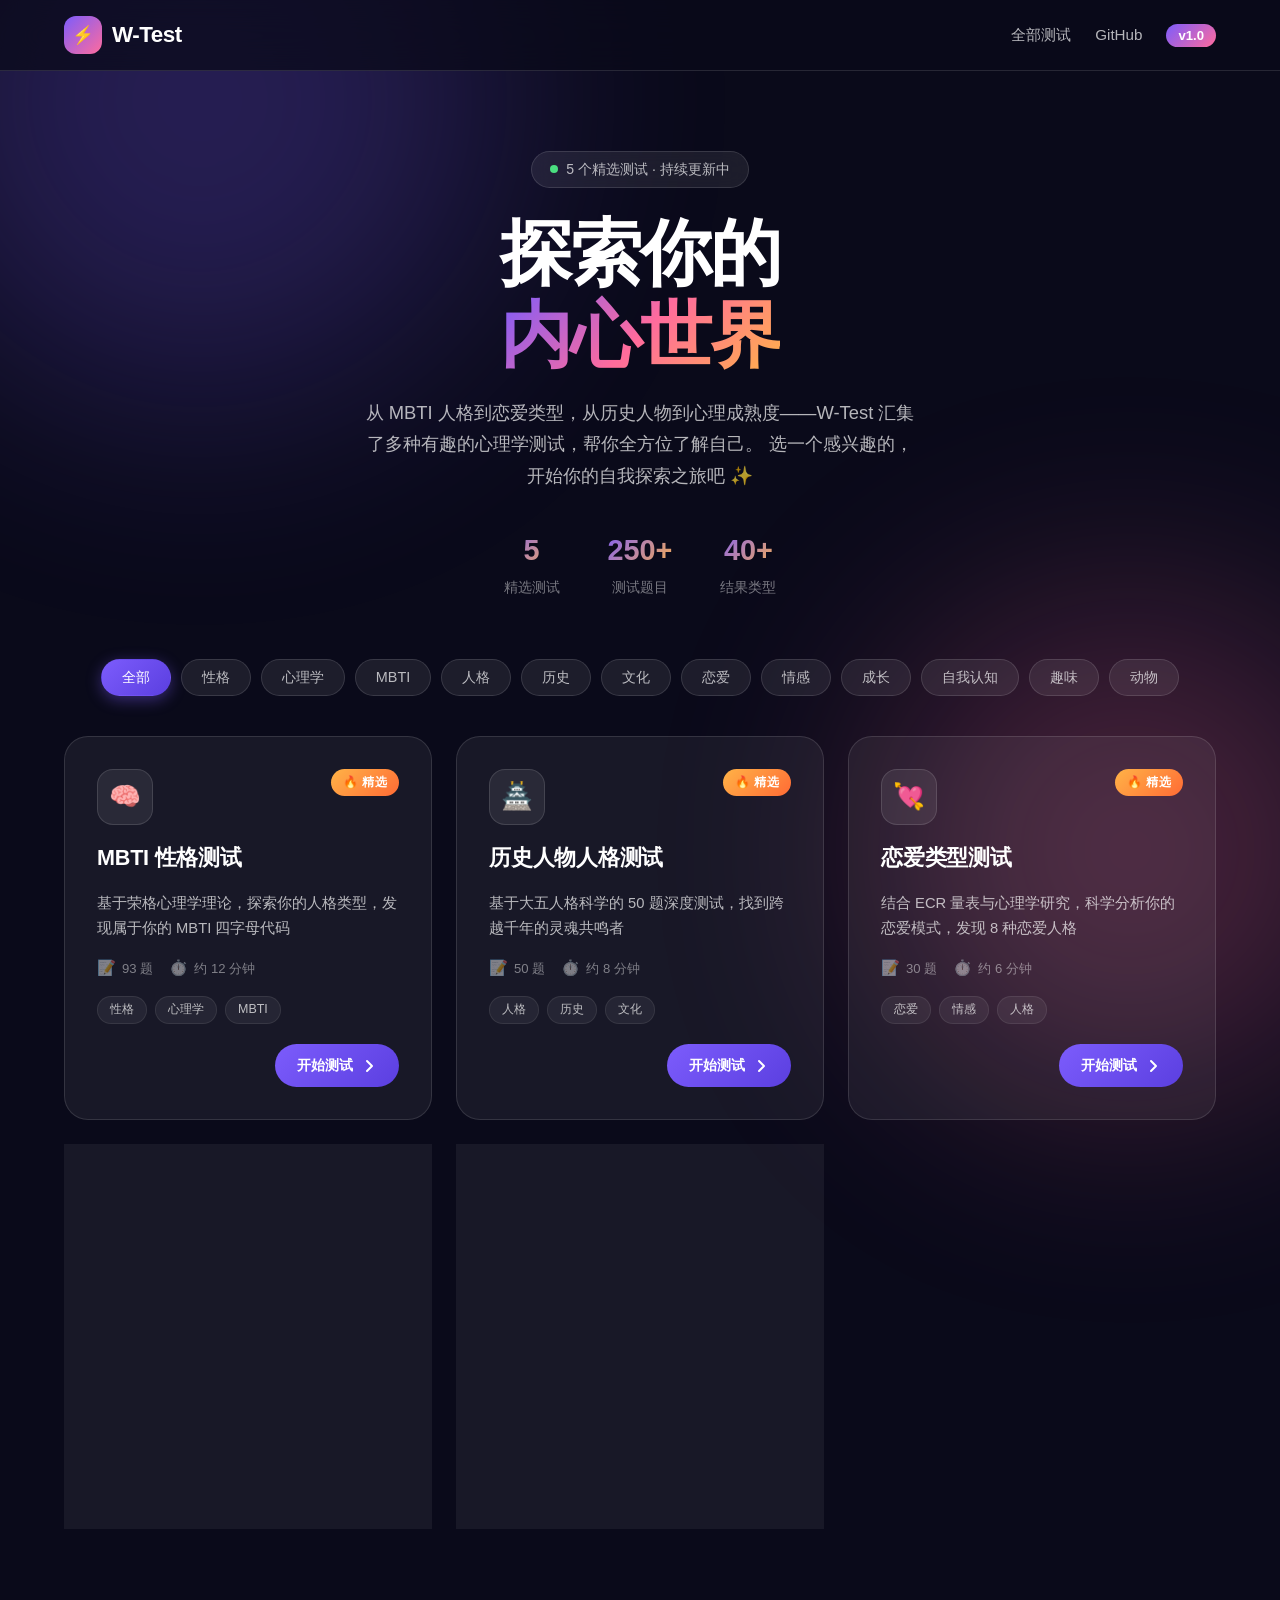
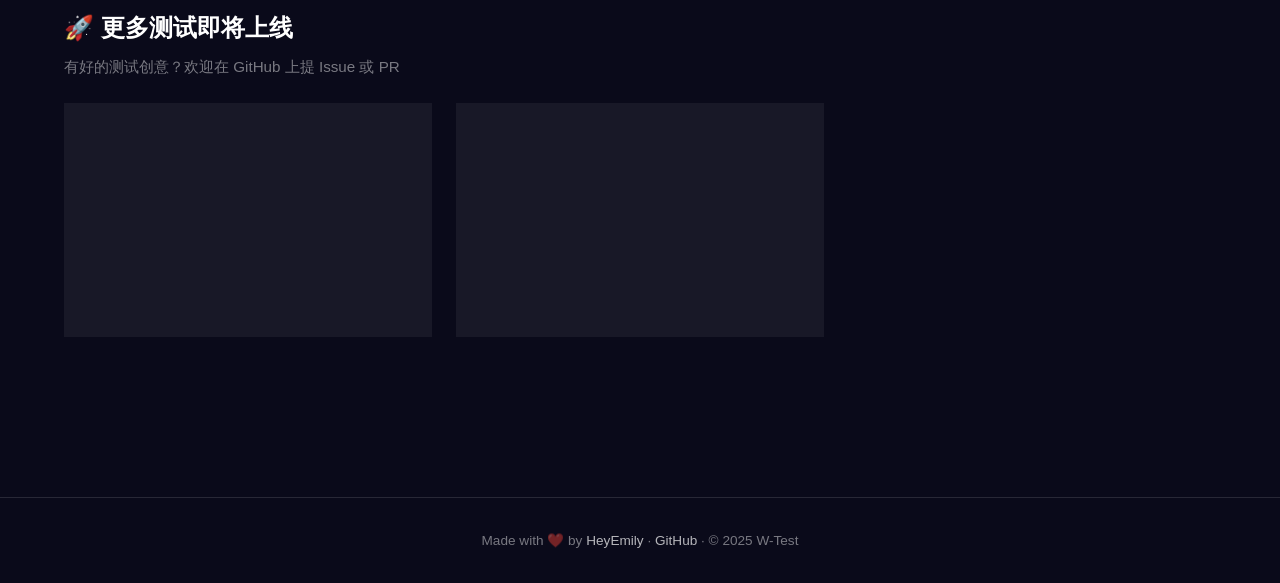
==== index.html @ 0533aad6 "初始化 W-Test 测试集合网站 - 创建统一的主页入口，卡片式导航展示 5 个测试 - 集成 MBTI、历史人物、恋爱类型、心理成熟度、动物人格测试 - 年轻化暗色主题 + 渐变色彩 + 玻璃态卡" ====
<!DOCTYPE html>
<html lang="zh-CN">
<head>
  <meta charset="UTF-8">
  <meta name="viewport" content="width=device-width, initial-scale=1.0">
  <title>W-Test · 探索你的内心世界</title>
  <meta name="description" content="W-Test 是一个集成了 MBTI、历史人物、恋爱类型、心理成熟度、动物人格等多种心理学测试的集合平台，帮助你全方位探索自我。">
  <meta name="keywords" content="心理测试,MBTI,人格测试,恋爱测试,心理成熟度,动物人格,W-Test">
  <meta property="og:title" content="W-Test · 探索你的内心世界">
  <meta property="og:description" content="集成多种心理学测试的集合平台，帮助你全方位探索自我。">
  <meta property="og:type" content="website">
  <link rel="stylesheet" href="css/style.css">
</head>
<body>

  <!-- 星空背景 -->
  <div class="stars-container" id="starsContainer"></div>

  <!-- 渐变光晕 -->
  <div class="bg-aurora"></div>

  <!-- 导航栏 -->
  <nav class="navbar">
    <div class="navbar-inner">
      <a href="/" class="nav-logo" aria-label="W-Test 首页">
        <span class="logo-icon">⚡</span>
        <span>W-Test</span>
      </a>
      <ul class="nav-links">
        <li><a href="#tests">全部测试</a></li>
        <li><a href="https://github.com/HeyEmily-ovo/W-Test" target="_blank" rel="noopener">GitHub</a></li>
        <li><span class="nav-badge">v1.0</span></li>
      </ul>
    </div>
  </nav>

  <!-- 主容器 -->
  <div class="main-container">

    <!-- Hero -->
    <section class="hero">
      <div class="hero-badge">
        <span class="dot"></span>
        5 个精选测试 · 持续更新中
      </div>
      <h1 class="hero-title">
        探索你的<br><span class="gradient-text">内心世界</span>
      </h1>
      <p class="hero-desc">
        从 MBTI 人格到恋爱类型，从历史人物到心理成熟度——W-Test
        汇集了多种有趣的心理学测试，帮你全方位了解自己。
        选一个感兴趣的，开始你的自我探索之旅吧 ✨
      </p>
      <div class="hero-stats">
        <div class="stat-item">
          <div class="stat-value" id="testCount">5</div>
          <div class="stat-label">精选测试</div>
        </div>
        <div class="stat-item">
          <div class="stat-value">250+</div>
          <div class="stat-label">测试题目</div>
        </div>
        <div class="stat-item">
          <div class="stat-value">40+</div>
          <div class="stat-label">结果类型</div>
        </div>
      </div>
    </section>

    <!-- 筛选标签 -->
    <section id="tests">
      <div class="filter-bar" id="filterBar"></div>
    </section>

    <!-- 测试卡片网格 -->
    <section class="test-grid" id="testGrid"></section>

    <!-- 即将推出 -->
    <section class="coming-soon-section">
      <h3 class="section-title">🚀 更多测试即将上线</h3>
      <p class="section-subtitle">有好的测试创意？欢迎在 GitHub 上提 Issue 或 PR</p>
      <div class="test-grid" style="grid-template-columns: repeat(auto-fill, minmax(280px, 1fr));">
        <div class="add-test-card" onclick="window.open('https://github.com/HeyEmily-ovo/W-Test/issues/new', '_blank')" role="button" tabindex="0">
          <div class="add-test-icon">💡</div>
          <div class="add-test-title">推荐新测试</div>
          <div class="add-test-desc">有想做的测试？告诉我们你的想法</div>
        </div>
        <div class="add-test-card" onclick="window.open('https://github.com/HeyEmily-ovo/W-Test', '_blank')" role="button" tabindex="0">
          <div class="add-test-icon">➕</div>
          <div class="add-test-title">提交新测试</div>
          <div class="add-test-desc">开发者？直接提交 PR 添加你的测试</div>
        </div>
      </div>
    </section>

  </div>

  <!-- 页脚 -->
  <footer class="footer">
    <div class="footer-inner">
      <p class="footer-text">
        Made with ❤️ by <a href="https://github.com/HeyEmily-ovo" target="_blank" rel="noopener">HeyEmily</a>
        · <a href="https://github.com/HeyEmily-ovo/W-Test" target="_blank" rel="noopener">GitHub</a>
        · © 2025 W-Test
      </p>
    </div>
  </footer>

  <!-- 脚本 -->
  <script src="js/config.js"></script>
  <script src="js/main.js"></script>
</body>
</html>
---- css/style.css ----
/* ============================================================
   W-Test 测试集合网站 - 主样式表
   设计风格：年轻化 · 渐变色彩 · 玻璃态 · 微交互
   ============================================================ */

/* ---------- CSS 变量 ---------- */
:root {
  --primary: #7C5CFC;
  --primary-dark: #5B3FE0;
  --bg-dark: #0a0a1a;
  --bg-card: rgba(255, 255, 255, 0.06);
  --glass-border: rgba(255, 255, 255, 0.12);
  --glass-bg: rgba(255, 255, 255, 0.08);
  --text-primary: #ffffff;
  --text-secondary: rgba(255, 255, 255, 0.7);
  --text-muted: rgba(255, 255, 255, 0.45);
  --radius-lg: 24px;
  --radius-md: 16px;
  --radius-sm: 10px;
  --shadow-card: 0 8px 32px rgba(0, 0, 0, 0.3);
  --shadow-btn: 0 4px 15px rgba(124, 92, 252, 0.4);
  --transition: 0.3s cubic-bezier(0.4, 0, 0.2, 1);
  --font-mono: 'SF Mono', 'Fira Code', 'Cascadia Code', monospace;
}

/* ---------- 全局重置 ---------- */
*,
*::before,
*::after {
  margin: 0;
  padding: 0;
  box-sizing: border-box;
}

html {
  scroll-behavior: smooth;
  -webkit-font-smoothing: antialiased;
  -moz-osx-font-smoothing: grayscale;
}

body {
  font-family: -apple-system, BlinkMacSystemFont, 'Segoe UI', 'PingFang SC',
    'Microsoft YaHei', 'Helvetica Neue', sans-serif;
  background: var(--bg-dark);
  color: var(--text-primary);
  min-height: 100vh;
  overflow-x: hidden;
  line-height: 1.6;
}

/* ---------- 星空背景 ---------- */
.stars-container {
  position: fixed;
  inset: 0;
  pointer-events: none;
  z-index: 0;
  overflow: hidden;
}

.star {
  position: absolute;
  background: white;
  border-radius: 50%;
  animation: twinkle var(--duration) ease-in-out infinite;
  animation-delay: var(--delay);
  opacity: 0;
}

@keyframes twinkle {
  0%, 100% { opacity: 0.2; transform: scale(1); }
  50% { opacity: 0.8; transform: scale(1.5); }
}

/* ---------- 渐变光晕背景 ---------- */
.bg-aurora {
  position: fixed;
  inset: 0;
  pointer-events: none;
  z-index: 0;
}

.bg-aurora::before,
.bg-aurora::after {
  content: '';
  position: absolute;
  border-radius: 50%;
  filter: blur(120px);
  opacity: 0.25;
  animation: auroraFloat 20s ease-in-out infinite;
}

.bg-aurora::before {
  width: 600px;
  height: 600px;
  background: #7C5CFC;
  top: -200px;
  left: -100px;
}

.bg-aurora::after {
  width: 500px;
  height: 500px;
  background: #FF6B9D;
  bottom: -200px;
  right: -100px;
  animation-delay: -10s;
}

@keyframes auroraFloat {
  0%, 100% { transform: translate(0, 0) scale(1); }
  25% { transform: translate(100px, -50px) scale(1.1); }
  50% { transform: translate(-50px, 80px) scale(0.9); }
  75% { transform: translate(-80px, -30px) scale(1.05); }
}

/* ---------- 主容器 ---------- */
.main-container {
  position: relative;
  z-index: 1;
  max-width: 1200px;
  margin: 0 auto;
  padding: 0 24px;
}

/* ---------- 导航栏 ---------- */
.navbar {
  position: sticky;
  top: 0;
  z-index: 100;
  padding: 16px 0;
  backdrop-filter: blur(20px);
  -webkit-backdrop-filter: blur(20px);
  background: rgba(10, 10, 26, 0.75);
  border-bottom: 1px solid var(--glass-border);
}

.navbar-inner {
  max-width: 1200px;
  margin: 0 auto;
  padding: 0 24px;
  display: flex;
  align-items: center;
  justify-content: space-between;
}

.nav-logo {
  display: flex;
  align-items: center;
  gap: 10px;
  font-size: 1.4rem;
  font-weight: 700;
  letter-spacing: -0.02em;
  color: var(--text-primary);
  text-decoration: none;
}

.nav-logo .logo-icon {
  width: 38px;
  height: 38px;
  background: linear-gradient(135deg, #7C5CFC, #FF6B9D);
  border-radius: 12px;
  display: flex;
  align-items: center;
  justify-content: center;
  font-size: 1.1rem;
}

.nav-links {
  display: flex;
  gap: 24px;
  align-items: center;
  list-style: none;
}

.nav-links a {
  color: var(--text-secondary);
  text-decoration: none;
  font-size: 0.95rem;
  font-weight: 500;
  transition: color var(--transition);
}

.nav-links a:hover {
  color: var(--text-primary);
}

.nav-badge {
  background: linear-gradient(135deg, #7C5CFC, #FF6B9D);
  color: white;
  padding: 4px 12px;
  border-radius: 20px;
  font-size: 0.82rem;
  font-weight: 600;
}

/* ---------- Hero 区域 ---------- */
.hero {
  text-align: center;
  padding: 80px 0 60px;
  animation: fadeInUp 0.8s ease;
}

@keyframes fadeInUp {
  from { opacity: 0; transform: translateY(30px); }
  to { opacity: 1; transform: translateY(0); }
}

.hero-badge {
  display: inline-flex;
  align-items: center;
  gap: 8px;
  padding: 6px 18px;
  background: var(--glass-bg);
  border: 1px solid var(--glass-border);
  border-radius: 100px;
  font-size: 0.88rem;
  color: var(--text-secondary);
  margin-bottom: 24px;
  backdrop-filter: blur(10px);
}

.hero-badge .dot {
  width: 8px;
  height: 8px;
  background: #4ade80;
  border-radius: 50%;
  animation: pulse 2s ease-in-out infinite;
}

@keyframes pulse {
  0%, 100% { opacity: 1; }
  50% { opacity: 0.4; }
}

.hero-title {
  font-size: clamp(2.5rem, 6vw, 4.5rem);
  font-weight: 800;
  line-height: 1.15;
  letter-spacing: -0.03em;
  margin-bottom: 20px;
}

.hero-title .gradient-text {
  background: linear-gradient(135deg, #7C5CFC 0%, #FF6B9D 50%, #FFB347 100%);
  -webkit-background-clip: text;
  -webkit-text-fill-color: transparent;
  background-clip: text;
}

.hero-desc {
  font-size: 1.15rem;
  color: var(--text-secondary);
  max-width: 560px;
  margin: 0 auto 36px;
  line-height: 1.7;
}

.hero-stats {
  display: flex;
  justify-content: center;
  gap: 48px;
  margin-top: 12px;
}

.stat-item {
  text-align: center;
}

.stat-value {
  font-size: 1.8rem;
  font-weight: 700;
  background: linear-gradient(135deg, #7C5CFC, #FFB347);
  -webkit-background-clip: text;
  -webkit-text-fill-color: transparent;
  background-clip: text;
}

.stat-label {
  font-size: 0.85rem;
  color: var(--text-muted);
  margin-top: 4px;
}

/* ---------- 筛选标签 ---------- */
.filter-bar {
  display: flex;
  gap: 10px;
  flex-wrap: wrap;
  justify-content: center;
  padding: 0 0 40px;
  animation: fadeInUp 0.8s ease 0.15s both;
}

.filter-btn {
  padding: 8px 20px;
  border: 1px solid var(--glass-border);
  border-radius: 100px;
  background: var(--glass-bg);
  color: var(--text-secondary);
  font-size: 0.9rem;
  font-weight: 500;
  cursor: pointer;
  backdrop-filter: blur(10px);
  transition: all var(--transition);
}

.filter-btn:hover {
  border-color: rgba(255, 255, 255, 0.3);
  color: var(--text-primary);
  background: rgba(255, 255, 255, 0.12);
}

.filter-btn.active {
  background: linear-gradient(135deg, #7C5CFC, #5B3FE0);
  border-color: transparent;
  color: white;
  box-shadow: var(--shadow-btn);
}

/* ---------- 测试卡片网格 ---------- */
.test-grid {
  display: grid;
  grid-template-columns: repeat(auto-fill, minmax(340px, 1fr));
  gap: 24px;
  padding-bottom: 80px;
  animation: fadeInUp 0.8s ease 0.3s both;
}

/* ---------- 测试卡片 ---------- */
.test-card {
  position: relative;
  background: var(--bg-card);
  backdrop-filter: blur(20px);
  -webkit-backdrop-filter: blur(20px);
  border: 1px solid var(--glass-border);
  border-radius: var(--radius-lg);
  padding: 32px;
  cursor: pointer;
  transition: all 0.4s cubic-bezier(0.4, 0, 0.2, 1);
  overflow: hidden;
  display: flex;
  flex-direction: column;
  gap: 16px;
}

.test-card::before {
  content: '';
  position: absolute;
  inset: 0;
  opacity: 0;
  transition: opacity 0.4s ease;
  z-index: 0;
  border-radius: var(--radius-lg);
}

.test-card:hover::before {
  opacity: 1;
  background: var(--hover-gradient);
}

.test-card:hover {
  transform: translateY(-6px);
  border-color: rgba(255, 255, 255, 0.25);
  box-shadow:
    0 20px 50px rgba(0, 0, 0, 0.4),
    0 0 0 1px var(--hover-color, #7C5CFC) inset;
}

.test-card > * {
  position: relative;
  z-index: 1;
}

.card-header {
  display: flex;
  align-items: flex-start;
  justify-content: space-between;
}

.card-icon {
  width: 56px;
  height: 56px;
  border-radius: 16px;
  display: flex;
  align-items: center;
  justify-content: center;
  font-size: 1.6rem;
  background: var(--glass-bg);
  border: 1px solid var(--glass-border);
  transition: transform var(--transition);
  flex-shrink: 0;
}

.test-card:hover .card-icon {
  transform: scale(1.08) rotate(-5deg);
}

.card-featured-badge {
  background: linear-gradient(135deg, #FFB347, #FF6B35);
  color: white;
  font-size: 0.75rem;
  font-weight: 700;
  padding: 4px 12px;
  border-radius: 100px;
  letter-spacing: 0.04em;
}

.card-title {
  font-size: 1.35rem;
  font-weight: 700;
  color: var(--text-primary);
  letter-spacing: -0.01em;
}

.card-desc {
  font-size: 0.92rem;
  color: var(--text-secondary);
  line-height: 1.65;
  flex-grow: 1;
}

.card-meta {
  display: flex;
  gap: 16px;
  flex-wrap: wrap;
}

.card-meta-item {
  display: flex;
  align-items: center;
  gap: 6px;
  font-size: 0.82rem;
  color: var(--text-muted);
}

.card-meta-item .meta-icon {
  font-size: 0.95rem;
}

.card-tags {
  display: flex;
  gap: 8px;
  flex-wrap: wrap;
}

.card-tag {
  padding: 3px 12px;
  border-radius: 100px;
  font-size: 0.78rem;
  font-weight: 500;
  background: rgba(255, 255, 255, 0.06);
  color: var(--text-secondary);
  border: 1px solid rgba(255, 255, 255, 0.08);
}

.card-action {
  display: flex;
  align-items: center;
  justify-content: space-between;
  margin-top: 4px;
}

.card-btn {
  display: inline-flex;
  align-items: center;
  gap: 8px;
  padding: 10px 22px;
  border-radius: 100px;
  font-size: 0.9rem;
  font-weight: 600;
  background: linear-gradient(135deg, #7C5CFC, #5B3FE0);
  color: white;
  border: none;
  cursor: pointer;
  transition: all var(--transition);
  text-decoration: none;
}

.test-card:hover .card-btn {
  box-shadow: 0 4px 20px rgba(124, 92, 252, 0.5);
  transform: translateX(3px);
}

.card-btn-arrow {
  transition: transform var(--transition);
}

.test-card:hover .card-btn-arrow {
  transform: translateX(3px);
}

/* ---------- 空状态 ---------- */
.empty-state {
  text-align: center;
  padding: 80px 20px;
  grid-column: 1 / -1;
}

.empty-state-icon {
  font-size: 4rem;
  margin-bottom: 16px;
}

.empty-state-text {
  font-size: 1.1rem;
  color: var(--text-muted);
}

/* ---------- 即将推出 ---------- */
.coming-soon-section {
  padding: 0 0 80px;
  animation: fadeInUp 0.8s ease 0.4s both;
}

.section-title {
  font-size: 1.5rem;
  font-weight: 700;
  margin-bottom: 8px;
  display: flex;
  align-items: center;
  gap: 10px;
}

.section-subtitle {
  color: var(--text-muted);
  font-size: 0.95rem;
  margin-bottom: 24px;
}

.add-test-card {
  background: var(--bg-card);
  backdrop-filter: blur(20px);
  border: 2px dashed var(--glass-border);
  border-radius: var(--radius-lg);
  padding: 48px 32px;
  text-align: center;
  cursor: pointer;
  transition: all var(--transition);
  display: flex;
  flex-direction: column;
  align-items: center;
  gap: 12px;
}

.add-test-card:hover {
  border-color: rgba(124, 92, 252, 0.5);
  background: rgba(124, 92, 252, 0.06);
}

.add-test-icon {
  width: 60px;
  height: 60px;
  border-radius: 50%;
  background: rgba(255, 255, 255, 0.06);
  display: flex;
  align-items: center;
  justify-content: center;
  font-size: 1.6rem;
  transition: all var(--transition);
}

.add-test-card:hover .add-test-icon {
  background: rgba(124, 92, 252, 0.2);
  transform: scale(1.1);
}

.add-test-title {
  font-size: 1.05rem;
  font-weight: 600;
  color: var(--text-secondary);
}

.add-test-desc {
  font-size: 0.88rem;
  color: var(--text-muted);
}

/* ---------- 页脚 ---------- */
.footer {
  border-top: 1px solid var(--glass-border);
  padding: 32px 0;
  text-align: center;
}

.footer-inner {
  max-width: 1200px;
  margin: 0 auto;
  padding: 0 24px;
}

.footer-text {
  color: var(--text-muted);
  font-size: 0.85rem;
}

.footer-text a {
  color: var(--text-secondary);
  text-decoration: none;
  transition: color var(--transition);
}

.footer-text a:hover {
  color: var(--primary);
}

/* ---------- 滚动条 ---------- */
::-webkit-scrollbar {
  width: 6px;
}
::-webkit-scrollbar-track {
  background: transparent;
}
::-webkit-scrollbar-thumb {
  background: rgba(255, 255, 255, 0.15);
  border-radius: 3px;
}
::-webkit-scrollbar-thumb:hover {
  background: rgba(255, 255, 255, 0.3);
}

/* ---------- 响应式 ---------- */
@media (max-width: 768px) {
  .hero {
    padding: 48px 0 36px;
  }

  .hero-stats {
    gap: 24px;
  }

  .test-grid {
    grid-template-columns: 1fr;
    gap: 16px;
  }

  .test-card {
    padding: 24px;
  }

  .navbar-inner {
    flex-wrap: wrap;
    gap: 8px;
  }

  .filter-bar {
    padding-bottom: 28px;
  }

  .filter-btn {
    padding: 6px 14px;
    font-size: 0.82rem;
  }
}

@media (max-width: 480px) {
  .hero-title {
    font-size: 2rem;
  }

  .hero-desc {
    font-size: 1rem;
  }

  .card-meta {
    flex-direction: column;
    gap: 6px;
  }
}
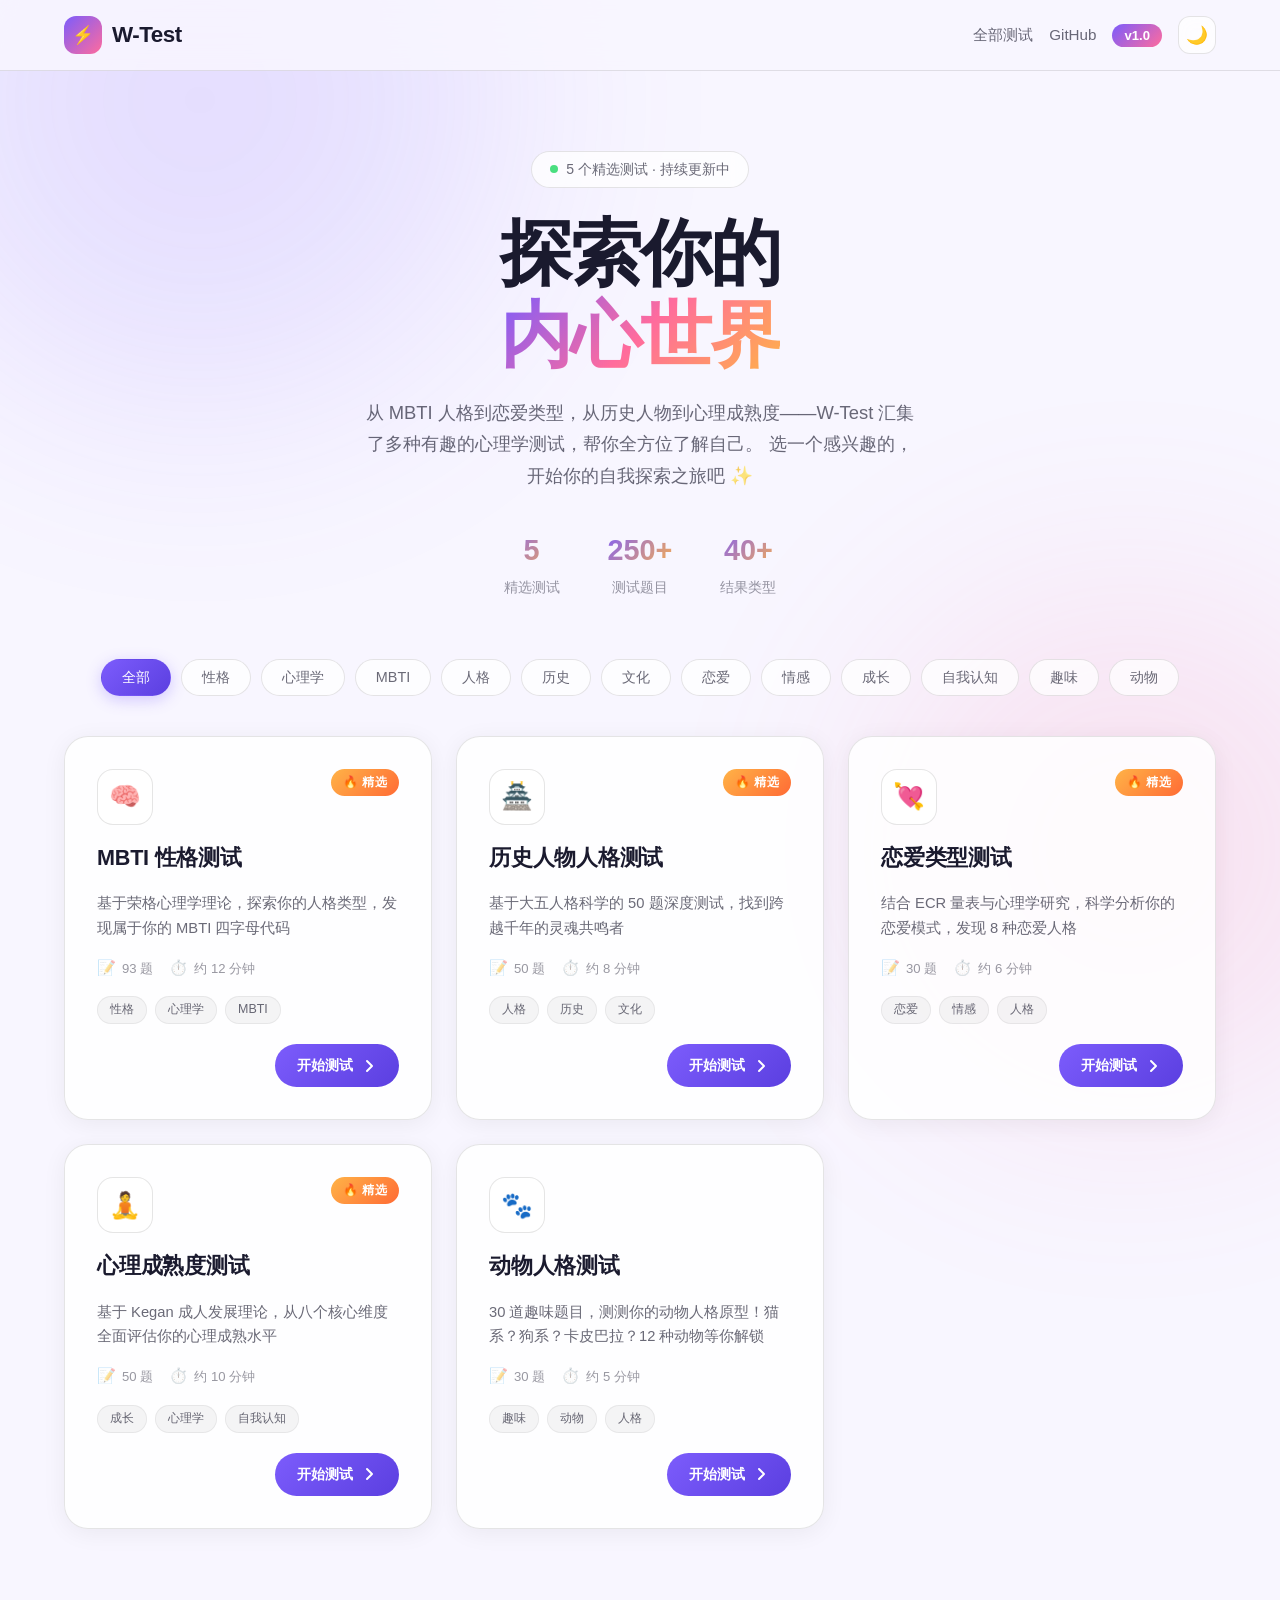
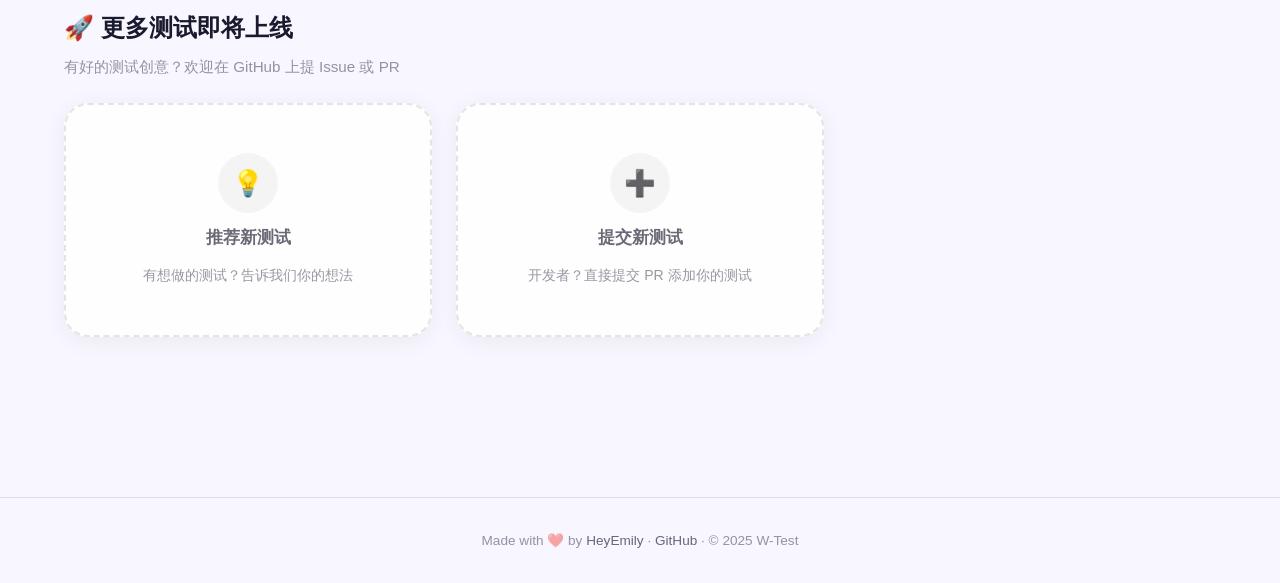
==== commit 10ed7678: "添加浅色/深色主题切换功能 - 默认采用浅色主题，支持一键切换至深色模式 - 使用 CSS 自定义属性实现主题变量化，:root 为浅色、[data-theme=dark] 为深色 - 主题偏好通过 " ====
--- a/index.html
+++ b/index.html
@@ -30,6 +30,12 @@
         <li><a href="#tests">全部测试</a></li>
         <li><a href="https://github.com/HeyEmily-ovo/W-Test" target="_blank" rel="noopener">GitHub</a></li>
         <li><span class="nav-badge">v1.0</span></li>
+        <li>
+          <button class="theme-toggle" id="themeToggle" aria-label="切换浅色/深色主题" title="切换浅色/深色主题">
+            <span class="icon-sun">☀️</span>
+            <span class="icon-moon">🌙</span>
+          </button>
+        </li>
       </ul>
     </div>
   </nav>
--- a/css/style.css
+++ b/css/style.css
@@ -1,26 +1,65 @@
 /* ============================================================
    W-Test 测试集合网站 - 主样式表
    设计风格：年轻化 · 渐变色彩 · 玻璃态 · 微交互
+   支持浅色/深色主题切换
    ============================================================ */
 
-/* ---------- CSS 变量 ---------- */
+/* ---------- CSS 变量：浅色主题（默认） ---------- */
 :root {
   --primary: #7C5CFC;
   --primary-dark: #5B3FE0;
-  --bg-dark: #0a0a1a;
+  --bg-primary: #f8f6ff;
+  --bg-secondary: #f0edff;
+  --bg-card: rgba(255, 255, 255, 0.85);
+  --glass-border: rgba(0, 0, 0, 0.1);
+  --glass-bg: rgba(255, 255, 255, 0.75);
+  --text-primary: #1a1a2e;
+  --text-secondary: rgba(26, 26, 46, 0.65);
+  --text-muted: rgba(26, 26, 46, 0.45);
+  --navbar-bg: rgba(248, 246, 255, 0.85);
+  --shadow-card: 0 4px 24px rgba(0, 0, 0, 0.06);
+  --shadow-btn: 0 4px 15px rgba(124, 92, 252, 0.3);
+  --star-color: rgba(26, 26, 46, 0.06);
+  --tag-bg: rgba(0, 0, 0, 0.04);
+  --tag-border: rgba(0, 0, 0, 0.06);
+  --card-hover-shadow: 0 12px 40px rgba(0, 0, 0, 0.12);
+  --aurora-opacity: 0.15;
+  --scrollbar-thumb: rgba(0, 0, 0, 0.15);
+  --scrollbar-thumb-hover: rgba(0, 0, 0, 0.3);
+  --btn-bg: #fff;
+  --btn-text: var(--primary);
+  --empty-icon-bg: rgba(0, 0, 0, 0.04);
+  --transition: 0.3s cubic-bezier(0.4, 0, 0.2, 1);
+}
+
+/* ---------- CSS 变量：深色主题 ---------- */
+[data-theme="dark"] {
+  --bg-primary: #0a0a1a;
+  --bg-secondary: #0f0f24;
   --bg-card: rgba(255, 255, 255, 0.06);
   --glass-border: rgba(255, 255, 255, 0.12);
   --glass-bg: rgba(255, 255, 255, 0.08);
   --text-primary: #ffffff;
   --text-secondary: rgba(255, 255, 255, 0.7);
   --text-muted: rgba(255, 255, 255, 0.45);
-  --radius-lg: 24px;
-  --radius-md: 16px;
-  --radius-sm: 10px;
+  --navbar-bg: rgba(10, 10, 26, 0.75);
   --shadow-card: 0 8px 32px rgba(0, 0, 0, 0.3);
   --shadow-btn: 0 4px 15px rgba(124, 92, 252, 0.4);
-  --transition: 0.3s cubic-bezier(0.4, 0, 0.2, 1);
-  --font-mono: 'SF Mono', 'Fira Code', 'Cascadia Code', monospace;
+  --star-color: #ffffff;
+  --tag-bg: rgba(255, 255, 255, 0.06);
+  --tag-border: rgba(255, 255, 255, 0.08);
+  --card-hover-shadow: 0 20px 50px rgba(0, 0, 0, 0.4);
+  --aurora-opacity: 0.25;
+  --scrollbar-thumb: rgba(255, 255, 255, 0.15);
+  --scrollbar-thumb-hover: rgba(255, 255, 255, 0.3);
+  --btn-bg: rgba(255, 255, 255, 0.1);
+  --btn-text: #fff;
+  --empty-icon-bg: rgba(255, 255, 255, 0.06);
+}
+
+/* 主题切换过渡 */
+html, *, *::before, *::after {
+  transition: background-color 0.35s ease, border-color 0.35s ease, color 0.35s ease, box-shadow 0.35s ease;
 }
 
 /* ---------- 全局重置 ---------- */
@@ -41,7 +80,7 @@
 body {
   font-family: -apple-system, BlinkMacSystemFont, 'Segoe UI', 'PingFang SC',
     'Microsoft YaHei', 'Helvetica Neue', sans-serif;
-  background: var(--bg-dark);
+  background: var(--bg-primary);
   color: var(--text-primary);
   min-height: 100vh;
   overflow-x: hidden;
@@ -59,7 +98,7 @@
 
 .star {
   position: absolute;
-  background: white;
+  background: var(--star-color);
   border-radius: 50%;
   animation: twinkle var(--duration) ease-in-out infinite;
   animation-delay: var(--delay);
@@ -85,7 +124,7 @@
   position: absolute;
   border-radius: 50%;
   filter: blur(120px);
-  opacity: 0.25;
+  opacity: var(--aurora-opacity);
   animation: auroraFloat 20s ease-in-out infinite;
 }
 
@@ -130,7 +169,7 @@
   padding: 16px 0;
   backdrop-filter: blur(20px);
   -webkit-backdrop-filter: blur(20px);
-  background: rgba(10, 10, 26, 0.75);
+  background: var(--navbar-bg);
   border-bottom: 1px solid var(--glass-border);
 }
 
@@ -167,7 +206,7 @@
 
 .nav-links {
   display: flex;
-  gap: 24px;
+  gap: 16px;
   align-items: center;
   list-style: none;
 }
@@ -192,6 +231,49 @@
   font-size: 0.82rem;
   font-weight: 600;
 }
+
+/* ---------- 主题切换按钮 ---------- */
+.theme-toggle {
+  width: 38px;
+  height: 38px;
+  border-radius: 12px;
+  border: 1px solid var(--glass-border);
+  background: var(--glass-bg);
+  cursor: pointer;
+  display: flex;
+  align-items: center;
+  justify-content: center;
+  font-size: 1.1rem;
+  transition: all var(--transition);
+  color: var(--text-primary);
+  backdrop-filter: blur(10px);
+  position: relative;
+  overflow: hidden;
+}
+
+.theme-toggle:hover {
+  border-color: var(--primary);
+  background: rgba(124, 92, 252, 0.1);
+  transform: scale(1.05);
+}
+
+.theme-toggle:active {
+  transform: scale(0.95);
+}
+
+.theme-toggle .icon-sun,
+.theme-toggle .icon-moon {
+  transition: all 0.35s cubic-bezier(0.4, 0, 0.2, 1);
+  position: absolute;
+}
+
+/* 浅色模式：显示月亮（可切换到深色） */
+:root .theme-toggle .icon-moon { opacity: 1; transform: rotate(0deg); }
+:root .theme-toggle .icon-sun { opacity: 0; transform: rotate(90deg) scale(0.5); }
+
+/* 深色模式：显示太阳（可切换到浅色） */
+[data-theme="dark"] .theme-toggle .icon-moon { opacity: 0; transform: rotate(-90deg) scale(0.5); }
+[data-theme="dark"] .theme-toggle .icon-sun { opacity: 1; transform: rotate(0deg); }
 
 /* ---------- Hero 区域 ---------- */
 .hero {
@@ -305,9 +387,9 @@
 }
 
 .filter-btn:hover {
-  border-color: rgba(255, 255, 255, 0.3);
+  border-color: var(--primary);
   color: var(--text-primary);
-  background: rgba(255, 255, 255, 0.12);
+  background: rgba(124, 92, 252, 0.08);
 }
 
 .filter-btn.active {
@@ -333,7 +415,7 @@
   backdrop-filter: blur(20px);
   -webkit-backdrop-filter: blur(20px);
   border: 1px solid var(--glass-border);
-  border-radius: var(--radius-lg);
+  border-radius: 24px;
   padding: 32px;
   cursor: pointer;
   transition: all 0.4s cubic-bezier(0.4, 0, 0.2, 1);
@@ -341,6 +423,7 @@
   display: flex;
   flex-direction: column;
   gap: 16px;
+  box-shadow: var(--shadow-card);
 }
 
 .test-card::before {
@@ -350,7 +433,7 @@
   opacity: 0;
   transition: opacity 0.4s ease;
   z-index: 0;
-  border-radius: var(--radius-lg);
+  border-radius: 24px;
 }
 
 .test-card:hover::before {
@@ -360,9 +443,9 @@
 
 .test-card:hover {
   transform: translateY(-6px);
-  border-color: rgba(255, 255, 255, 0.25);
+  border-color: rgba(124, 92, 252, 0.5);
   box-shadow:
-    0 20px 50px rgba(0, 0, 0, 0.4),
+    var(--card-hover-shadow),
     0 0 0 1px var(--hover-color, #7C5CFC) inset;
 }
 
@@ -448,9 +531,9 @@
   border-radius: 100px;
   font-size: 0.78rem;
   font-weight: 500;
-  background: rgba(255, 255, 255, 0.06);
+  background: var(--tag-bg);
   color: var(--text-secondary);
-  border: 1px solid rgba(255, 255, 255, 0.08);
+  border: 1px solid var(--tag-border);
 }
 
 .card-action {
@@ -519,6 +602,7 @@
   display: flex;
   align-items: center;
   gap: 10px;
+  color: var(--text-primary);
 }
 
 .section-subtitle {
@@ -531,7 +615,7 @@
   background: var(--bg-card);
   backdrop-filter: blur(20px);
   border: 2px dashed var(--glass-border);
-  border-radius: var(--radius-lg);
+  border-radius: 24px;
   padding: 48px 32px;
   text-align: center;
   cursor: pointer;
@@ -540,6 +624,7 @@
   flex-direction: column;
   align-items: center;
   gap: 12px;
+  box-shadow: var(--shadow-card);
 }
 
 .add-test-card:hover {
@@ -551,7 +636,7 @@
   width: 60px;
   height: 60px;
   border-radius: 50%;
-  background: rgba(255, 255, 255, 0.06);
+  background: var(--empty-icon-bg);
   display: flex;
   align-items: center;
   justify-content: center;
@@ -611,11 +696,8 @@
   background: transparent;
 }
 ::-webkit-scrollbar-thumb {
-  background: rgba(255, 255, 255, 0.15);
+  background: var(--scrollbar-thumb);
   border-radius: 3px;
-}
-::-webkit-scrollbar-thumb:hover {
-  background: rgba(255, 255, 255, 0.3);
 }
 
 /* ---------- 响应式 ---------- */
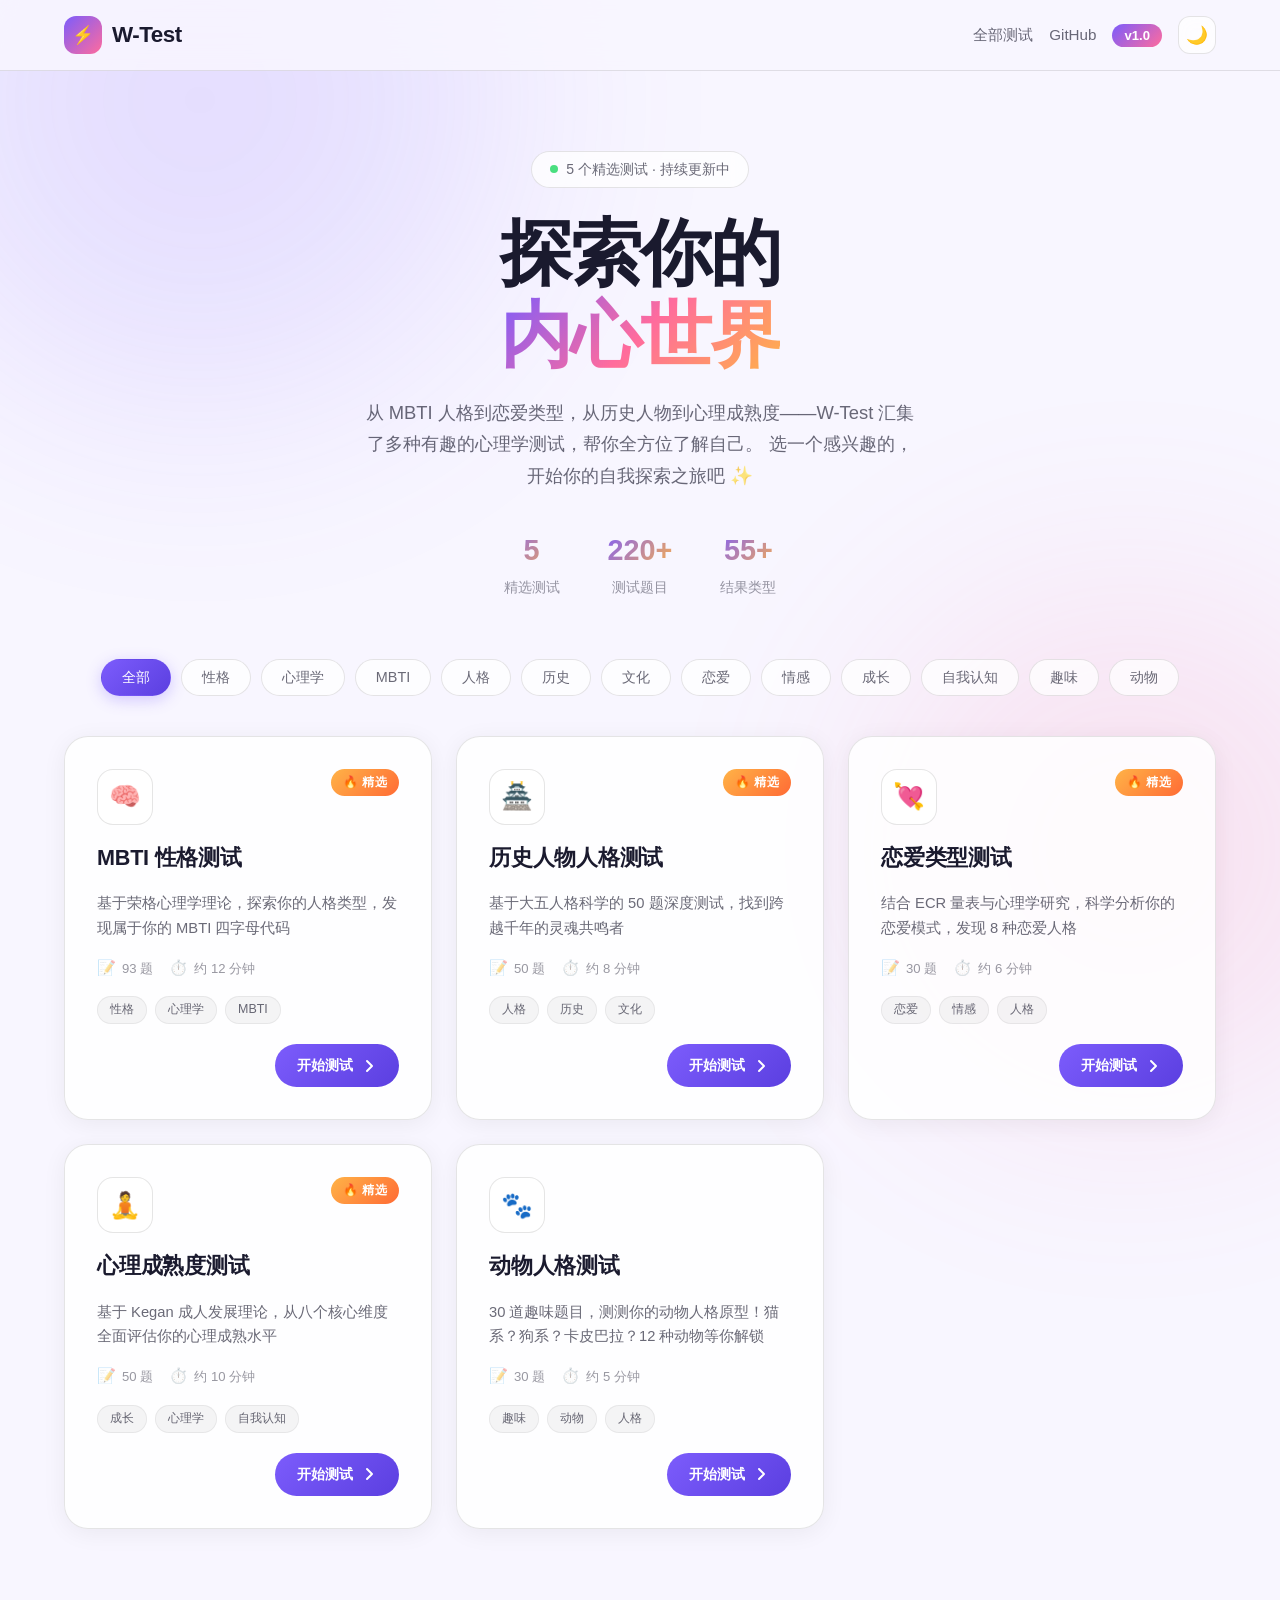
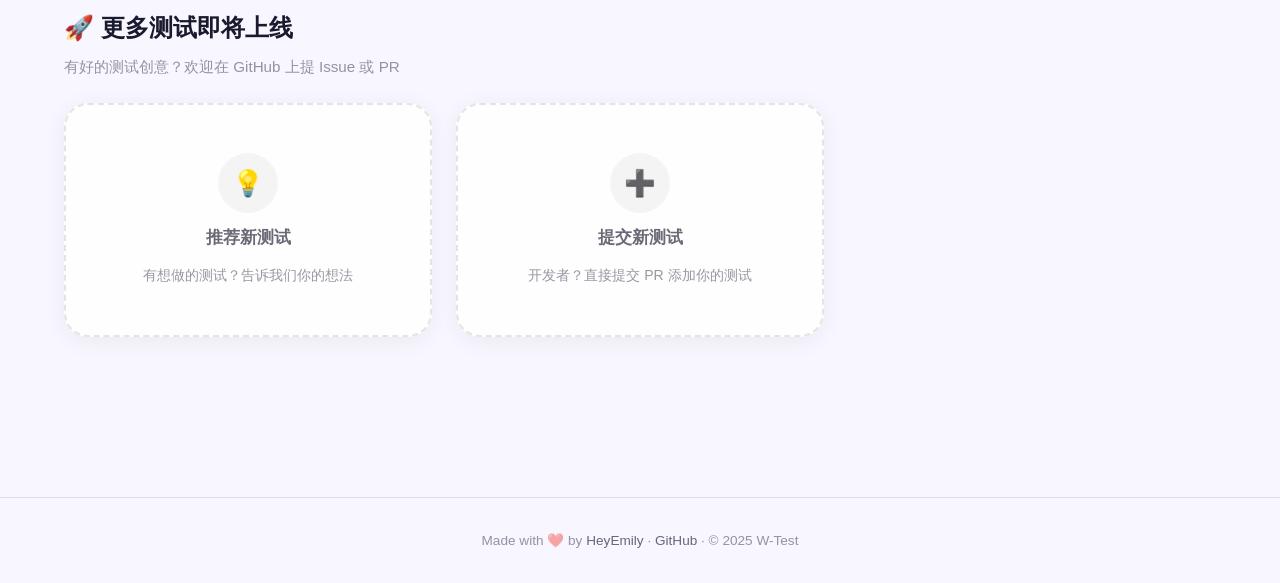
==== commit b0b544e6: "为全部测试添加历史记录和图鉴功能 - MBTI 测试: 新增 MBTI 图鉴（16种人格翻转卡片+分类筛选+认知功能配对匹配度）、历史记录（localStorage 持久化） - 历史人物测试: 新增" ====
--- a/index.html
+++ b/index.html
@@ -63,11 +63,11 @@
           <div class="stat-label">精选测试</div>
         </div>
         <div class="stat-item">
-          <div class="stat-value">250+</div>
+          <div class="stat-value">220+</div>
           <div class="stat-label">测试题目</div>
         </div>
         <div class="stat-item">
-          <div class="stat-value">40+</div>
+          <div class="stat-value">55+</div>
           <div class="stat-label">结果类型</div>
         </div>
       </div>
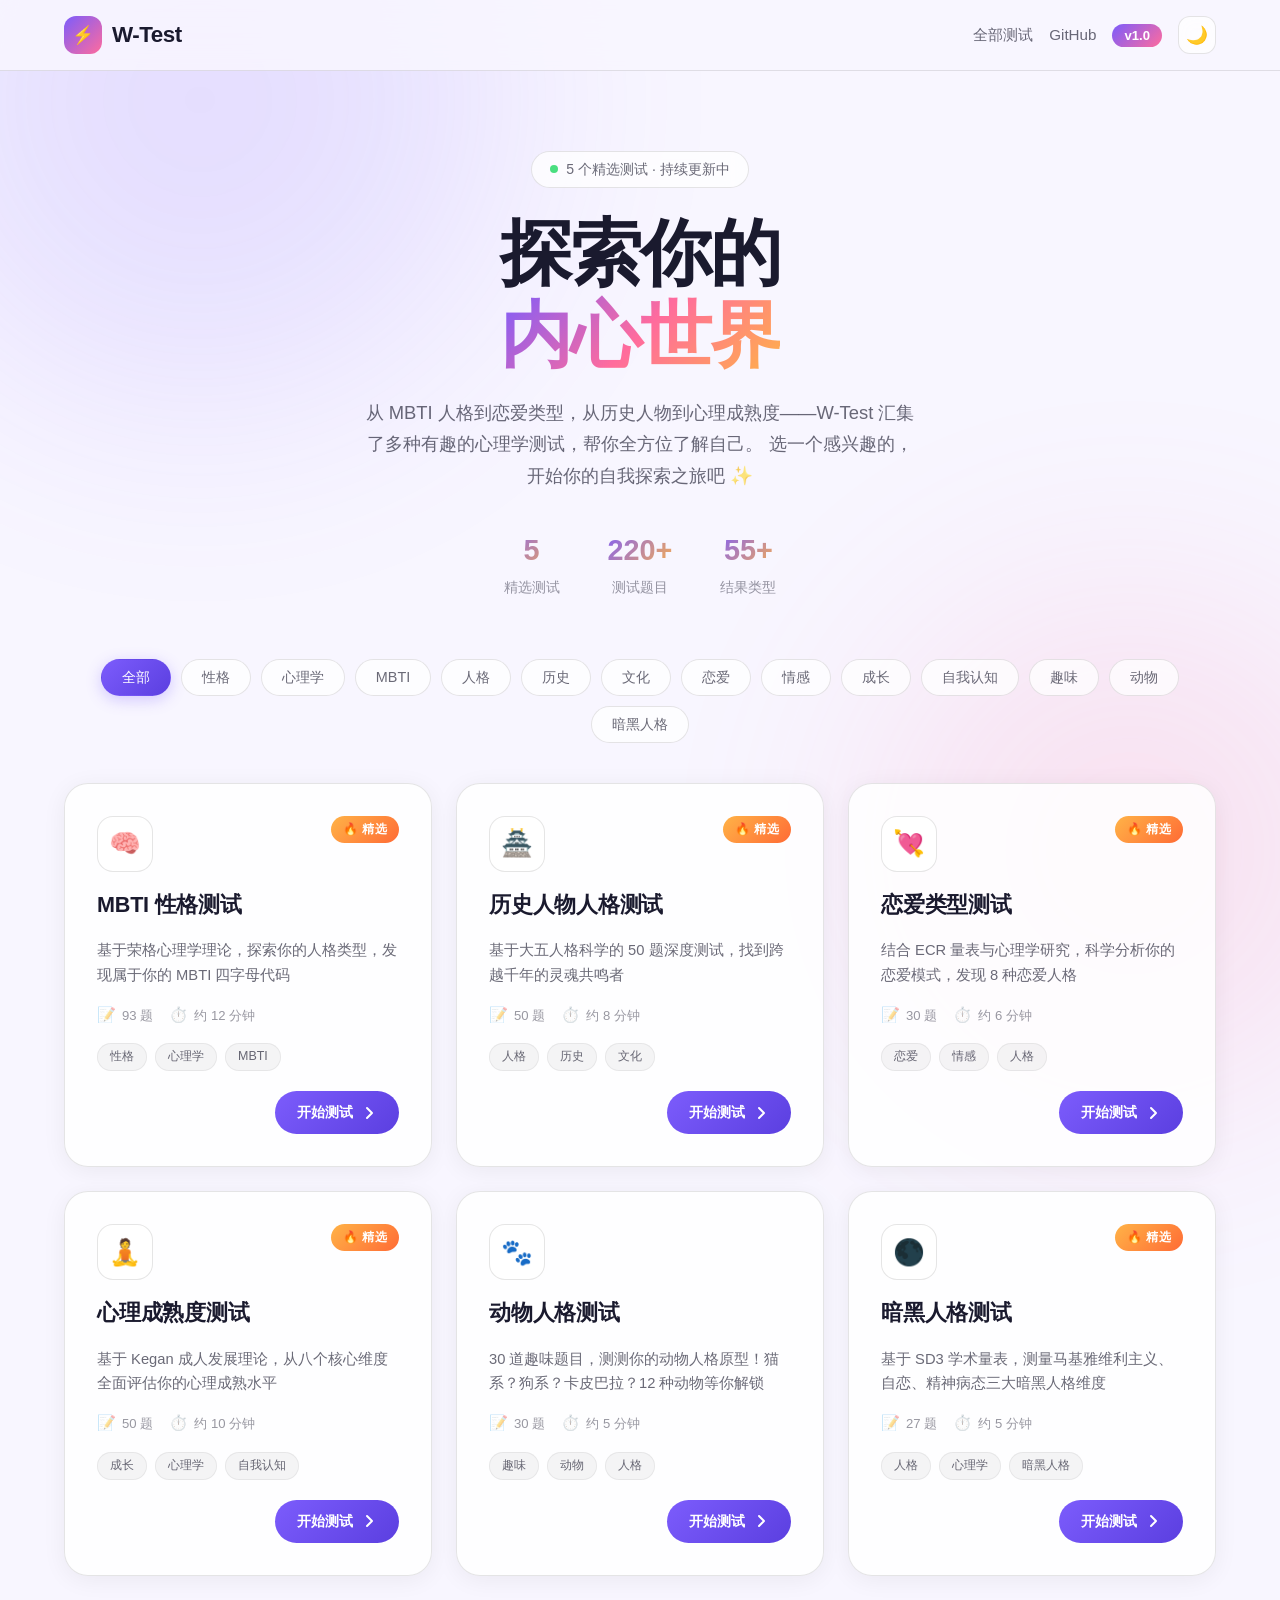
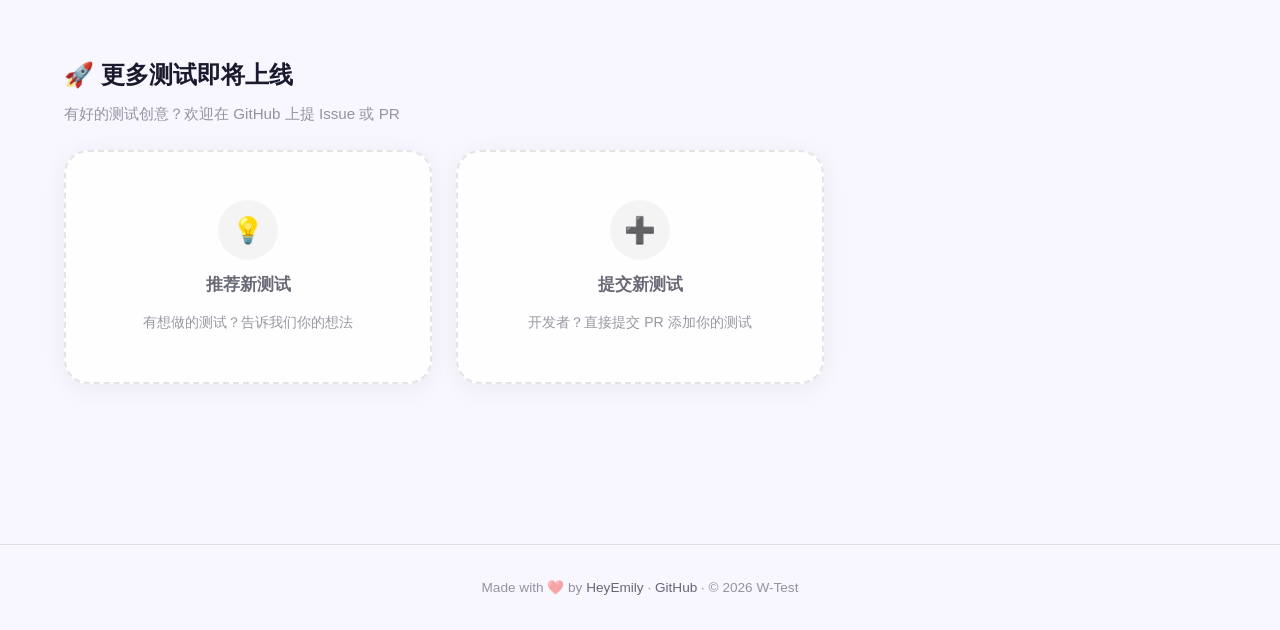
==== commit 93e6dbf6: "主页版权年份更新为 2026 Co-Authored-By: Claude Opus 4.8 <noreply@anthropic.com>" ====
--- a/index.html
+++ b/index.html
@@ -10,6 +10,7 @@
   <meta property="og:description" content="集成多种心理学测试的集合平台，帮助你全方位探索自我。">
   <meta property="og:type" content="website">
   <link rel="stylesheet" href="css/style.css">
+  <link rel="icon" type="image/svg+xml" href="favicon.svg">
 </head>
 <body>
 
@@ -107,7 +108,7 @@
       <p class="footer-text">
         Made with ❤️ by <a href="https://github.com/HeyEmily-ovo" target="_blank" rel="noopener">HeyEmily</a>
         · <a href="https://github.com/HeyEmily-ovo/W-Test" target="_blank" rel="noopener">GitHub</a>
-        · © 2025 W-Test
+        · © 2026 W-Test
       </p>
     </div>
   </footer>
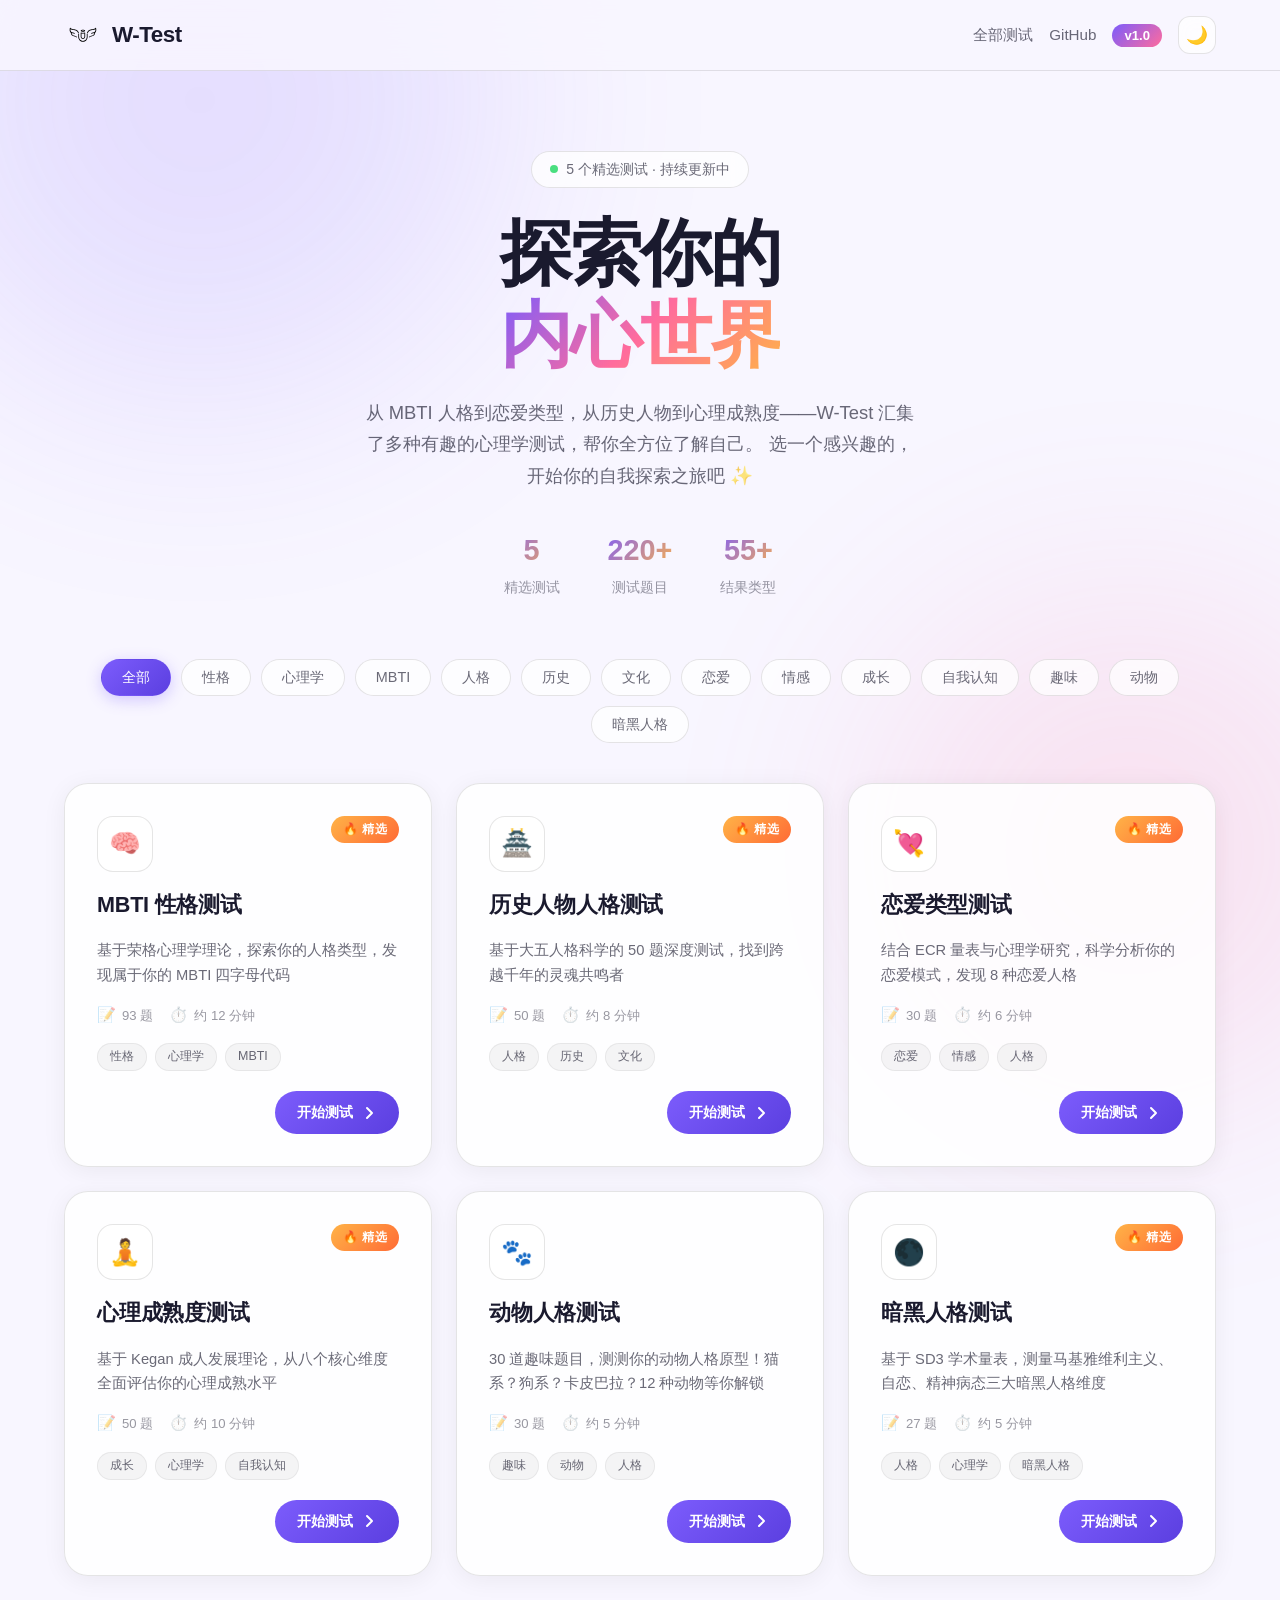
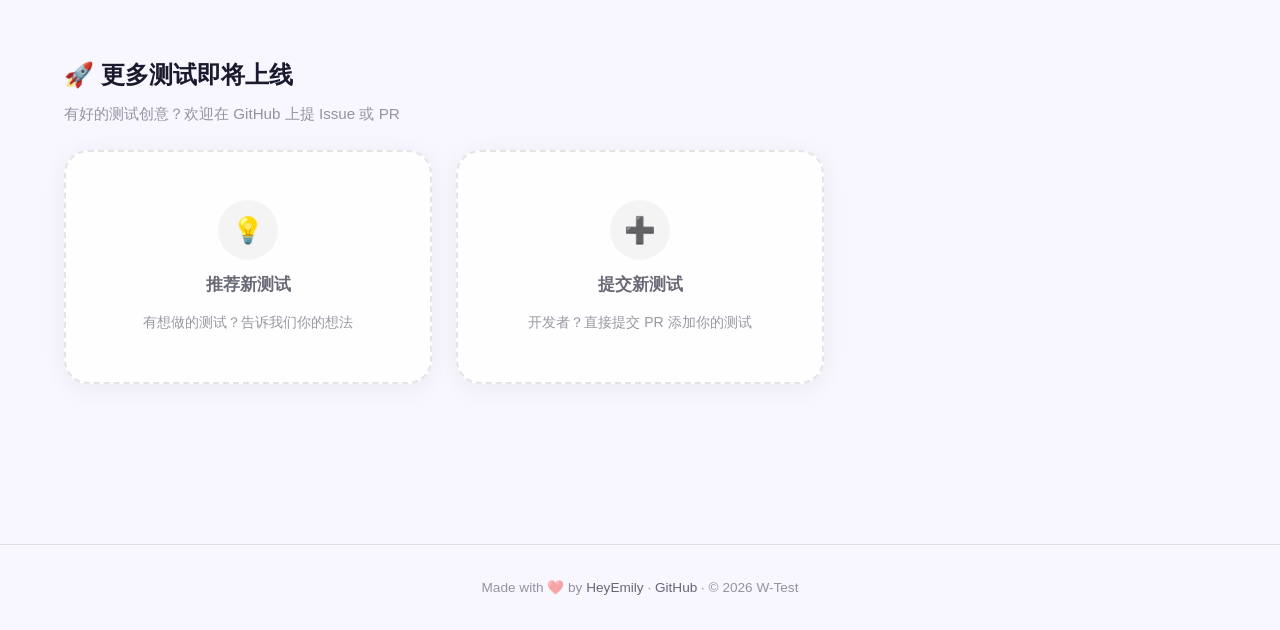
==== commit d18c9a56: "主页导航栏图标更换为翅膀大脑 favicon - 将 ⚡ emoji 替换为 favicon.svg 图片 - 移除 CSS 中多余的渐变背景（favicon 自带样式）  Co-Authored-B" ====
--- a/index.html
+++ b/index.html
@@ -24,7 +24,7 @@
   <nav class="navbar">
     <div class="navbar-inner">
       <a href="/" class="nav-logo" aria-label="W-Test 首页">
-        <span class="logo-icon">⚡</span>
+        <span class="logo-icon"><img src="favicon.svg" alt="W-Test" width="28" height="28" style="vertical-align:middle;"></span>
         <span>W-Test</span>
       </a>
       <ul class="nav-links">
--- a/css/style.css
+++ b/css/style.css
@@ -196,12 +196,9 @@
 .nav-logo .logo-icon {
   width: 38px;
   height: 38px;
-  background: linear-gradient(135deg, #7C5CFC, #FF6B9D);
-  border-radius: 12px;
   display: flex;
   align-items: center;
   justify-content: center;
-  font-size: 1.1rem;
 }
 
 .nav-links {
